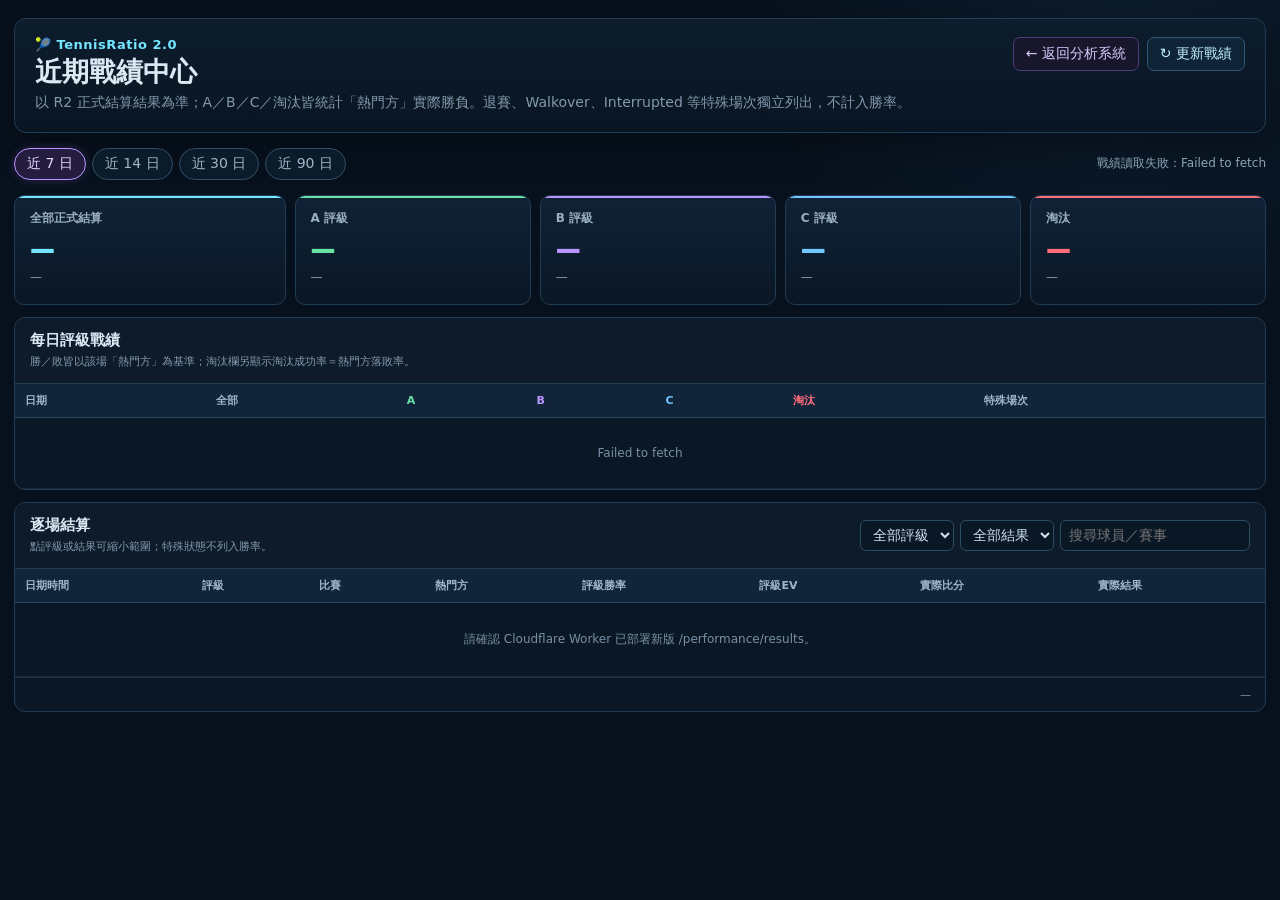
==== performance.html @ fcbc3069 "Add files via upload" ====
<!DOCTYPE html>
<html lang="zh-Hant">
<head>
  <meta charset="utf-8" />
  <meta name="viewport" content="width=device-width,initial-scale=1" />
  <link rel="icon" type="image/svg+xml" href="./favicon.svg?v=1" />
  <title>TennisRatio｜近期戰績</title>
  <link rel="stylesheet" href="./performance.css?v=performance-center-v1" />
</head>
<body>
  <main class="performance-page">
    <header class="performance-head">
      <div>
        <div class="performance-kicker">🎾 TennisRatio 2.0</div>
        <h1>近期戰績中心</h1>
        <p>以 R2 正式結算結果為準；A／B／C／淘汰皆統計「熱門方」實際勝負。退賽、Walkover、Interrupted 等特殊場次獨立列出，不計入勝率。</p>
      </div>
      <div class="head-actions">
        <a class="back-link" href="./index.html">← 返回分析系統</a>
        <button class="refresh-button" id="refresh-button" type="button">↻ 更新戰績</button>
      </div>
    </header>

    <section class="toolbar" aria-label="戰績範圍">
      <div class="range-tabs" role="group" aria-label="時間範圍">
        <button class="range-tab active" data-days="7" type="button">近 7 日</button>
        <button class="range-tab" data-days="14" type="button">近 14 日</button>
        <button class="range-tab" data-days="30" type="button">近 30 日</button>
        <button class="range-tab" data-days="90" type="button">近 90 日</button>
      </div>
      <div class="status-text" id="status-text">正在讀取 R2 正式結算資料……</div>
    </section>

    <section class="summary-grid" id="summary-grid" aria-label="評級總戰績">
      <article class="summary-card overall">
        <div class="summary-label">全部正式結算</div>
        <div class="summary-main" id="overall-record">—</div>
        <div class="summary-sub" id="overall-sub">—</div>
      </article>
      <article class="summary-card grade-a" data-grade-card="A">
        <div class="summary-label">A 評級</div>
        <div class="summary-main">—</div>
        <div class="summary-sub">—</div>
      </article>
      <article class="summary-card grade-b" data-grade-card="B">
        <div class="summary-label">B 評級</div>
        <div class="summary-main">—</div>
        <div class="summary-sub">—</div>
      </article>
      <article class="summary-card grade-c" data-grade-card="C">
        <div class="summary-label">C 評級</div>
        <div class="summary-main">—</div>
        <div class="summary-sub">—</div>
      </article>
      <article class="summary-card grade-x" data-grade-card="淘汰">
        <div class="summary-label">淘汰</div>
        <div class="summary-main">—</div>
        <div class="summary-sub">—</div>
      </article>
    </section>

    <section class="panel daily-panel">
      <div class="panel-head">
        <div>
          <h2>每日評級戰績</h2>
          <p>勝／敗皆以該場「熱門方」為基準；淘汰欄另顯示淘汰成功率＝熱門方落敗率。</p>
        </div>
      </div>
      <div class="table-wrap">
        <table class="daily-table">
          <thead>
            <tr>
              <th>日期</th>
              <th>全部</th>
              <th class="grade-a-text">A</th>
              <th class="grade-b-text">B</th>
              <th class="grade-c-text">C</th>
              <th class="grade-x-text">淘汰</th>
              <th>特殊場次</th>
            </tr>
          </thead>
          <tbody id="daily-body">
            <tr><td colspan="7" class="loading-cell">讀取中……</td></tr>
          </tbody>
        </table>
      </div>
    </section>

    <section class="panel detail-panel">
      <div class="panel-head detail-head">
        <div>
          <h2>逐場結算</h2>
          <p>點評級或結果可縮小範圍；特殊狀態不列入勝率。</p>
        </div>
        <div class="detail-filters">
          <select id="grade-filter" aria-label="評級篩選">
            <option value="全部">全部評級</option>
            <option value="A">A</option>
            <option value="B">B</option>
            <option value="C">C</option>
            <option value="淘汰">淘汰</option>
            <option value="未評級">未評級</option>
          </select>
          <select id="result-filter" aria-label="結果篩選">
            <option value="全部">全部結果</option>
            <option value="勝">熱門方勝</option>
            <option value="敗">熱門方敗</option>
            <option value="特殊">特殊場次</option>
          </select>
          <input id="search-input" type="search" placeholder="搜尋球員／賽事" aria-label="搜尋球員或賽事" />
        </div>
      </div>
      <div class="table-wrap detail-table-wrap">
        <table class="detail-table">
          <thead>
            <tr>
              <th>日期時間</th>
              <th>評級</th>
              <th>比賽</th>
              <th>熱門方</th>
              <th>評級勝率</th>
              <th>評級EV</th>
              <th>實際比分</th>
              <th>實際結果</th>
            </tr>
          </thead>
          <tbody id="detail-body">
            <tr><td colspan="8" class="loading-cell">讀取中……</td></tr>
          </tbody>
        </table>
      </div>
      <div class="detail-footer" id="detail-footer">—</div>
    </section>
  </main>
  <script src="./performance.js?v=performance-center-v1" defer></script>
</body>
</html>
---- performance.css ----
:root{
  color-scheme:dark;
  --bg:#07111d;
  --panel:#0c1928;
  --panel2:#0f2032;
  --line:#223c53;
  --text:#d9eaf5;
  --muted:#8299ad;
  --cyan:#74e6ff;
  --green:#68e2a5;
  --blue:#71c7ff;
  --yellow:#f2cc62;
  --violet:#b895ff;
  --red:#ff6c7a;
  --orange:#f5a85b;
}
*{box-sizing:border-box}
html,body{margin:0;min-height:100%;background:radial-gradient(circle at 88% 0,#18324a55 0,transparent 27%),var(--bg);color:var(--text);font-family:Inter,"Noto Sans TC","Microsoft JhengHei",system-ui,sans-serif}
body{font-size:14px}
button,input,select{font:inherit}
.performance-page{width:min(1680px,calc(100% - 28px));margin:0 auto;padding:18px 0 36px}
.performance-head{display:flex;justify-content:space-between;gap:20px;align-items:flex-start;border:1px solid var(--line);border-radius:12px;padding:18px 20px;background:linear-gradient(180deg,#0d1d2d,#091522);box-shadow:0 12px 34px #0005}
.performance-kicker{font-weight:900;color:var(--cyan);font-size:13px;letter-spacing:.04em}
h1{margin:4px 0 5px;font-size:27px;line-height:1.15}p{margin:0;color:var(--muted);line-height:1.55}
.head-actions{display:flex;gap:8px;flex-wrap:wrap;justify-content:flex-end}
.back-link,.refresh-button{height:34px;border:1px solid #4c3f77;border-radius:7px;background:#18162a;color:#d8ccff;text-decoration:none;padding:0 12px;display:inline-flex;align-items:center;justify-content:center;cursor:pointer}
.refresh-button{border-color:#315a74;background:#102438;color:#bdeeff}.back-link:hover,.refresh-button:hover{filter:brightness(1.2)}
.toolbar{display:flex;align-items:center;gap:12px;margin:12px 0;min-height:38px}
.range-tabs{display:flex;gap:6px;flex-wrap:wrap}.range-tab{height:32px;padding:0 12px;border:1px solid #304d65;border-radius:999px;background:#0c1b2a;color:#9fb5c7;cursor:pointer}.range-tab.active{border-color:var(--violet);background:#241d40;color:#e0d6ff;box-shadow:0 0 10px #a879ff33}
.status-text{margin-left:auto;color:#8ba4b8;font-size:12px;text-align:right}
.summary-grid{display:grid;grid-template-columns:1.15fr repeat(4,1fr);gap:9px;margin-bottom:12px}
.summary-card{position:relative;overflow:hidden;min-height:110px;border:1px solid var(--line);border-radius:10px;padding:14px 15px;background:linear-gradient(180deg,#102236,#0a1725)}
.summary-card::before{content:"";position:absolute;left:0;top:0;right:0;height:2px;background:var(--card-tone,#7293aa)}
.summary-card.overall{--card-tone:var(--cyan)}.summary-card.grade-a{--card-tone:var(--green)}.summary-card.grade-b{--card-tone:var(--violet)}.summary-card.grade-c{--card-tone:var(--blue)}.summary-card.grade-x{--card-tone:var(--red)}
.summary-label{font-size:12px;font-weight:900;color:#99afc1}.summary-main{margin-top:9px;font-size:24px;font-weight:1000;color:var(--card-tone,#e7f5ff)}.summary-sub{margin-top:5px;font-size:12px;color:#8ba0b2;line-height:1.45}
.panel{border:1px solid var(--line);border-radius:11px;background:#0a1725;overflow:hidden;margin-top:12px}.panel-head{display:flex;justify-content:space-between;align-items:flex-start;gap:12px;padding:13px 15px;border-bottom:1px solid var(--line);background:#0d1b2a}.panel-head h2{margin:0 0 3px;font-size:15px}.panel-head p{font-size:11px}
.table-wrap{overflow:auto}table{width:100%;border-collapse:collapse;white-space:nowrap}th{position:sticky;top:0;z-index:2;background:#11243a;color:#9fb7ca;font-size:11px;text-align:left;padding:9px 10px;border-bottom:1px solid #2b475f}td{padding:9px 10px;border-bottom:1px solid #182b3e;font-size:12px}tbody tr:hover{background:#102236}.loading-cell{text-align:center;color:#7990a4;padding:28px}
.grade-a-text{color:var(--green)}.grade-b-text{color:var(--violet)}.grade-c-text{color:var(--blue)}.grade-x-text{color:var(--red)}
.record{display:flex;align-items:baseline;gap:6px}.record strong{font-size:13px}.record small{color:#788fa2}.record.empty{color:#607487}.record .good{color:var(--green)}.record .bad{color:var(--red)}
.grade-pill,.result-pill{display:inline-flex;min-width:42px;height:22px;align-items:center;justify-content:center;border:1px solid #40586d;border-radius:999px;font-size:11px;font-weight:900}.grade-pill.A{color:var(--green);border-color:#25855a;background:#103024}.grade-pill.B{color:#d2bfff;border-color:#7658bd;background:#261d43}.grade-pill.C{color:var(--blue);border-color:#367eae;background:#102b3d}.grade-pill.淘汰{color:#ff9ba6;border-color:#8c3944;background:#36171d}.grade-pill.未評級{color:#a9b5c0;background:#1b2530}
.result-pill.win{color:var(--green);border-color:#27865c;background:#103026}.result-pill.loss{color:#ff9aa5;border-color:#8c3944;background:#36171d}.result-pill.special{color:var(--orange);border-color:#8a572b;background:#342317}
.detail-head{align-items:center}.detail-filters{display:flex;gap:6px;flex-wrap:wrap;justify-content:flex-end}.detail-filters select,.detail-filters input{height:31px;border:1px solid #2c4a62;border-radius:6px;background:#0a1725;color:#cfe3ef;padding:0 8px;outline:none}.detail-filters input{width:190px}.detail-filters :focus{border-color:var(--cyan);box-shadow:0 0 0 2px #72e6ff18}
.hot-player{color:#7be8ff;font-weight:900}.score{font-variant-numeric:tabular-nums}.metric{font-variant-numeric:tabular-nums;color:#f0cf67}.special-reason{color:#d8a76c;font-size:10px;margin-left:6px}.detail-footer{padding:10px 14px;color:#8399ac;font-size:11px;text-align:right;border-top:1px solid #1e3347}
@media(max-width:1050px){.summary-grid{grid-template-columns:repeat(2,1fr)}.summary-card.overall{grid-column:1/-1}.performance-head{flex-direction:column}.head-actions{justify-content:flex-start}.status-text{margin-left:0}.toolbar{align-items:flex-start;flex-direction:column}.detail-head{align-items:flex-start;flex-direction:column}.detail-filters{justify-content:flex-start}}
@media(max-width:620px){.performance-page{width:min(100% - 14px,1680px);padding-top:8px}.summary-grid{grid-template-columns:1fr}.summary-card.overall{grid-column:auto}.performance-head{padding:14px}.detail-filters input{width:100%}}
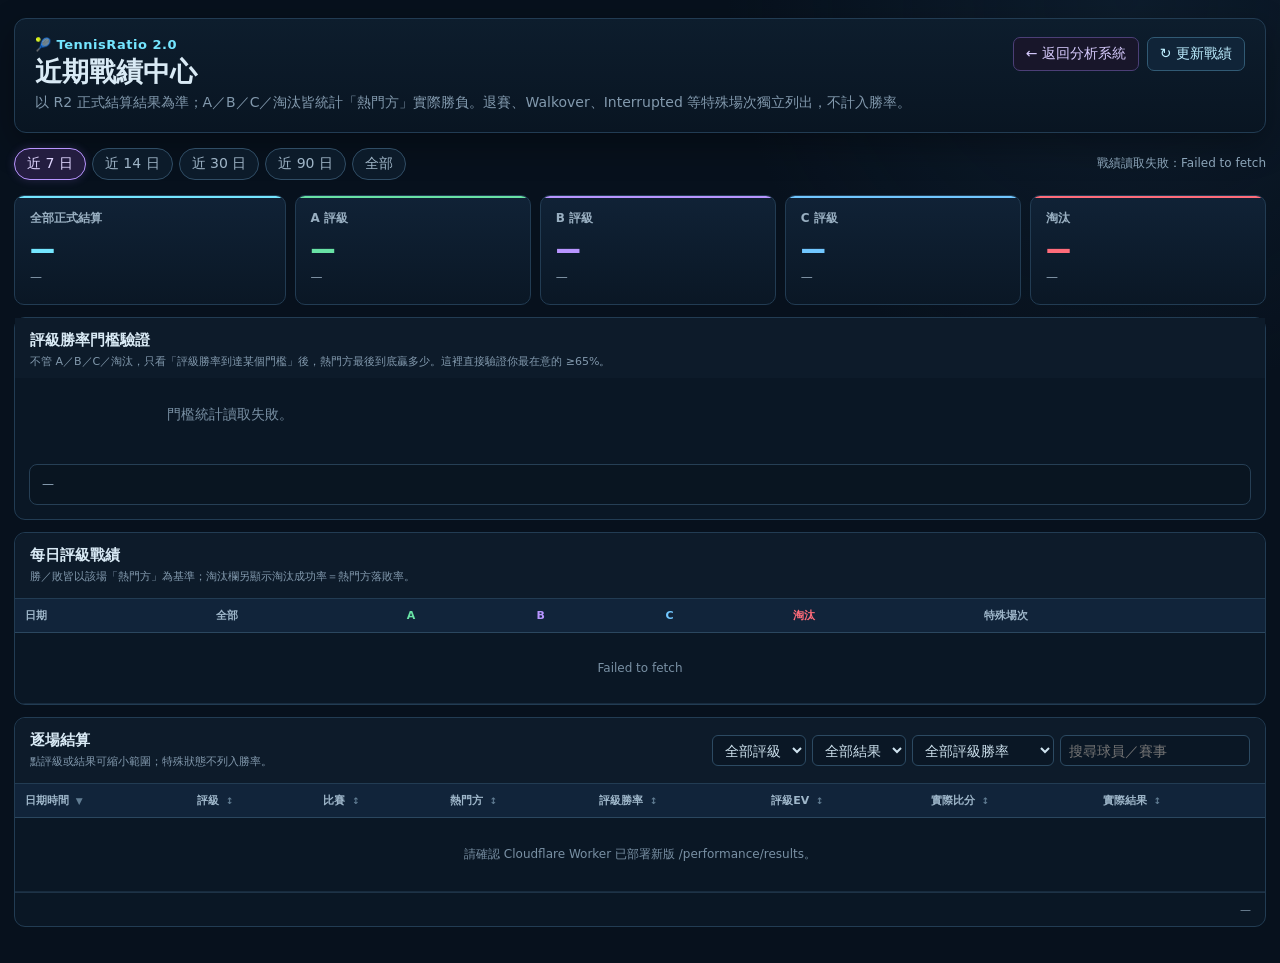
==== commit 3270e41b: "Add files via upload" ====
--- a/performance.html
+++ b/performance.html
@@ -5,7 +5,7 @@
   <meta name="viewport" content="width=device-width,initial-scale=1" />
   <link rel="icon" type="image/svg+xml" href="./favicon.svg?v=1" />
   <title>TennisRatio｜近期戰績</title>
-  <link rel="stylesheet" href="./performance.css?v=performance-center-v1" />
+  <link rel="stylesheet" href="./performance.css?v=performance-center-v2" />
 </head>
 <body>
   <main class="performance-page">
@@ -27,6 +27,7 @@
         <button class="range-tab" data-days="14" type="button">近 14 日</button>
         <button class="range-tab" data-days="30" type="button">近 30 日</button>
         <button class="range-tab" data-days="90" type="button">近 90 日</button>
+        <button class="range-tab" data-days="all" type="button">全部</button>
       </div>
       <div class="status-text" id="status-text">正在讀取 R2 正式結算資料……</div>
     </section>
@@ -59,6 +60,20 @@
       </article>
     </section>
 
+
+    <section class="panel threshold-panel" aria-label="評級勝率門檻驗證">
+      <div class="panel-head threshold-head">
+        <div>
+          <h2>評級勝率門檻驗證</h2>
+          <p>不管 A／B／C／淘汰，只看「評級勝率到達某個門檻」後，熱門方最後到底贏多少。這裡直接驗證你最在意的 ≥65%。</p>
+        </div>
+      </div>
+      <div class="threshold-cards" id="probability-threshold-cards">
+        <div class="loading-cell">讀取中……</div>
+      </div>
+      <div class="threshold-breakdown" id="threshold-65-breakdown">—</div>
+    </section>
+
     <section class="panel daily-panel">
       <div class="panel-head">
         <div>
@@ -86,7 +101,7 @@
       </div>
     </section>
 
-    <section class="panel detail-panel">
+    <section class="panel detail-panel" id="detail-section">
       <div class="panel-head detail-head">
         <div>
           <h2>逐場結算</h2>
@@ -107,6 +122,12 @@
             <option value="敗">熱門方敗</option>
             <option value="特殊">特殊場次</option>
           </select>
+          <select id="probability-filter" aria-label="評級勝率門檻篩選">
+            <option value="全部">全部評級勝率</option>
+            <option value="0.60">評級勝率 ≥60%</option>
+            <option value="0.65">評級勝率 ≥65%</option>
+            <option value="0.70">評級勝率 ≥70%</option>
+          </select>
           <input id="search-input" type="search" placeholder="搜尋球員／賽事" aria-label="搜尋球員或賽事" />
         </div>
       </div>
@@ -114,14 +135,14 @@
         <table class="detail-table">
           <thead>
             <tr>
-              <th>日期時間</th>
-              <th>評級</th>
-              <th>比賽</th>
-              <th>熱門方</th>
-              <th>評級勝率</th>
-              <th>評級EV</th>
-              <th>實際比分</th>
-              <th>實際結果</th>
+              <th data-sort-key="date_time_taipei" role="button" tabindex="0">日期時間 <span class="sort-indicator">▼</span></th>
+              <th data-sort-key="rating" role="button" tabindex="0">評級 <span class="sort-indicator">↕</span></th>
+              <th data-sort-key="match" role="button" tabindex="0">比賽 <span class="sort-indicator">↕</span></th>
+              <th data-sort-key="hot_player" role="button" tabindex="0">熱門方 <span class="sort-indicator">↕</span></th>
+              <th data-sort-key="rating_probability" role="button" tabindex="0">評級勝率 <span class="sort-indicator">↕</span></th>
+              <th data-sort-key="rating_ev" role="button" tabindex="0">評級EV <span class="sort-indicator">↕</span></th>
+              <th data-sort-key="score" role="button" tabindex="0">實際比分 <span class="sort-indicator">↕</span></th>
+              <th data-sort-key="result" role="button" tabindex="0">實際結果 <span class="sort-indicator">↕</span></th>
             </tr>
           </thead>
           <tbody id="detail-body">
@@ -132,6 +153,6 @@
       <div class="detail-footer" id="detail-footer">—</div>
     </section>
   </main>
-  <script src="./performance.js?v=performance-center-v1" defer></script>
+  <script src="./performance.js?v=performance-center-v2" defer></script>
 </body>
 </html>
--- a/performance.css
+++ b/performance.css
@@ -43,3 +43,25 @@
 .hot-player{color:#7be8ff;font-weight:900}.score{font-variant-numeric:tabular-nums}.metric{font-variant-numeric:tabular-nums;color:#f0cf67}.special-reason{color:#d8a76c;font-size:10px;margin-left:6px}.detail-footer{padding:10px 14px;color:#8399ac;font-size:11px;text-align:right;border-top:1px solid #1e3347}
 @media(max-width:1050px){.summary-grid{grid-template-columns:repeat(2,1fr)}.summary-card.overall{grid-column:1/-1}.performance-head{flex-direction:column}.head-actions{justify-content:flex-start}.status-text{margin-left:0}.toolbar{align-items:flex-start;flex-direction:column}.detail-head{align-items:flex-start;flex-direction:column}.detail-filters{justify-content:flex-start}}
 @media(max-width:620px){.performance-page{width:min(100% - 14px,1680px);padding-top:8px}.summary-grid{grid-template-columns:1fr}.summary-card.overall{grid-column:auto}.performance-head{padding:14px}.detail-filters input{width:100%}}
+
+/* v2｜評級勝率門檻研究 + 可排序逐場表格 */
+.threshold-panel{overflow:visible}
+.threshold-head{border-bottom:0;padding-bottom:8px}
+.threshold-cards{display:grid;grid-template-columns:repeat(3,minmax(0,1fr));gap:8px;padding:0 14px 12px}
+.threshold-card{appearance:none;text-align:left;border:1px solid #2c485f;border-radius:9px;background:linear-gradient(180deg,#102238,#0a1826);color:var(--text);padding:12px 13px;cursor:pointer;min-height:86px;transition:.16s ease}
+.threshold-card:hover{transform:translateY(-1px);border-color:#4c7895;filter:brightness(1.06)}
+.threshold-card.focus{border-color:#d0ad46;box-shadow:inset 0 0 0 1px #d0ad4633,0 0 18px #d0ad4618;background:linear-gradient(180deg,#2a2619,#101b27)}
+.threshold-label{display:block;color:#91aabd;font-size:11px;font-weight:900;letter-spacing:.02em}
+.threshold-card.focus .threshold-label{color:#f2cc62}
+.threshold-card strong{display:block;margin-top:7px;font-size:20px;color:#e6f5fd}
+.threshold-card small{display:block;margin-top:3px;color:#839bae;font-size:11px}
+.threshold-breakdown{margin:0 14px 14px;padding:10px 12px;border:1px solid #263f55;border-radius:8px;background:#091521;color:#93aabd;font-size:12px;line-height:1.6}
+.threshold-breakdown>b{color:#d8e9f4}.threshold-breakdown em{font-style:normal;color:#f2cc62;font-weight:1000}
+.threshold-grade-breakdown{display:block;margin-top:3px;color:#7f98ab}.threshold-grade-breakdown b{color:#cfe5f2}
+.detail-table th[data-sort-key]{cursor:pointer;user-select:none;transition:.14s ease}
+.detail-table th[data-sort-key]:hover{background:#17304a;color:#d8ebf6}
+.detail-table th.sort-active{color:#f2cc62;background:#152a40}
+.sort-indicator{display:inline-block;min-width:12px;margin-left:3px;color:#617d93;font-size:9px}
+.detail-table th.sort-active .sort-indicator{color:#f2cc62}
+.metric.threshold-hit{color:#ffe183;font-weight:1000;text-shadow:0 0 12px #f0c13b2d}
+@media(max-width:820px){.threshold-cards{grid-template-columns:1fr}.threshold-card{min-height:74px}}
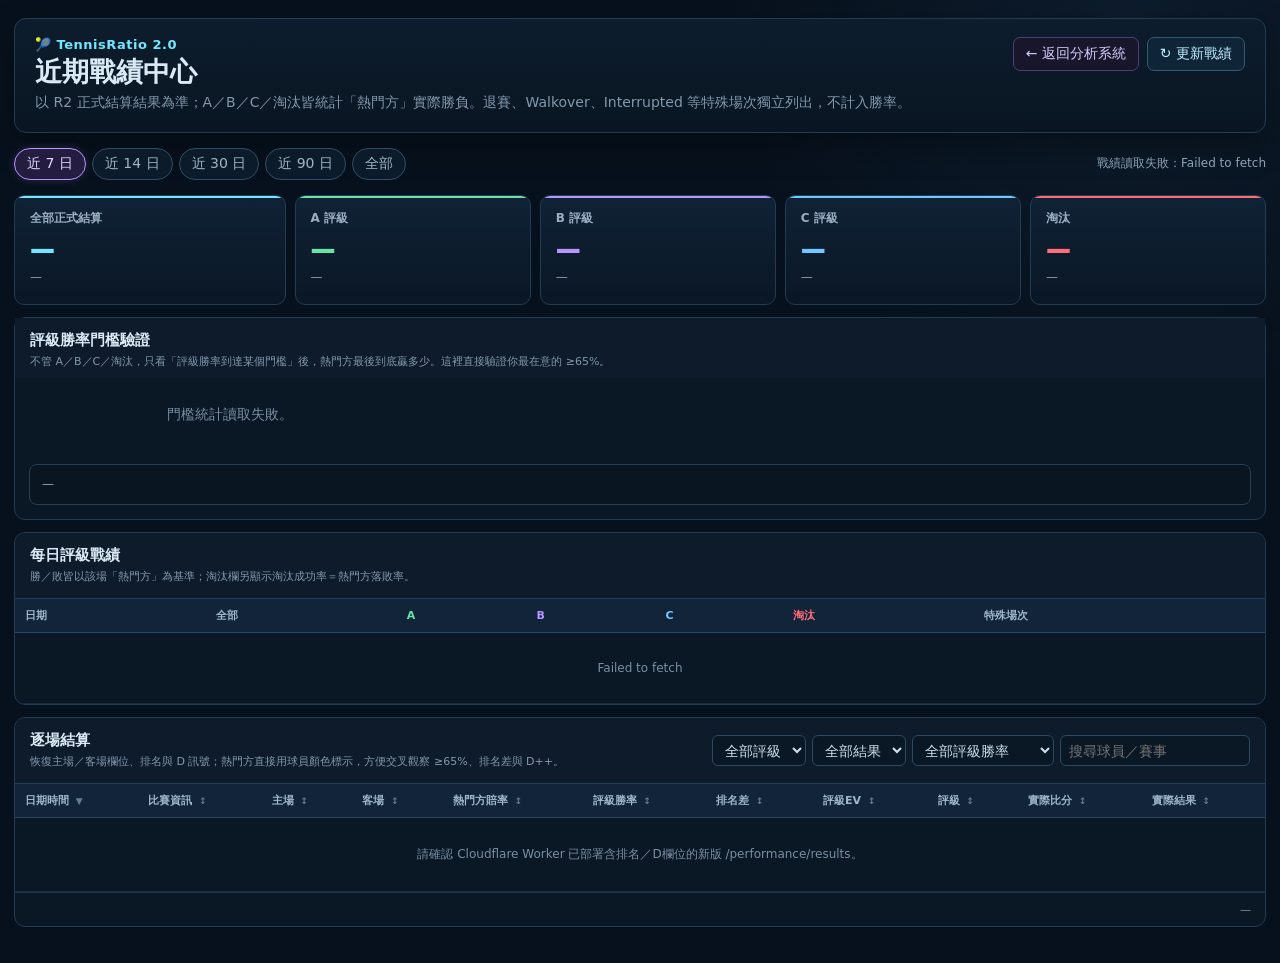
==== commit 3dad762c: "Add files via upload" ====
--- a/performance.html
+++ b/performance.html
@@ -5,7 +5,7 @@
   <meta name="viewport" content="width=device-width,initial-scale=1" />
   <link rel="icon" type="image/svg+xml" href="./favicon.svg?v=1" />
   <title>TennisRatio｜近期戰績</title>
-  <link rel="stylesheet" href="./performance.css?v=performance-center-v2" />
+  <link rel="stylesheet" href="./performance.css?v=performance-center-v3" />
 </head>
 <body>
   <main class="performance-page">
@@ -60,7 +60,6 @@
       </article>
     </section>
 
-
     <section class="panel threshold-panel" aria-label="評級勝率門檻驗證">
       <div class="panel-head threshold-head">
         <div>
@@ -105,7 +104,7 @@
       <div class="panel-head detail-head">
         <div>
           <h2>逐場結算</h2>
-          <p>點評級或結果可縮小範圍；特殊狀態不列入勝率。</p>
+          <p>恢復主場／客場欄位、排名與 D 訊號；熱門方直接用球員顏色標示，方便交叉觀察 ≥65%、排名差與 D++。</p>
         </div>
         <div class="detail-filters">
           <select id="grade-filter" aria-label="評級篩選">
@@ -132,27 +131,30 @@
         </div>
       </div>
       <div class="table-wrap detail-table-wrap">
-        <table class="detail-table">
+        <table class="detail-table detail-table-v3">
           <thead>
             <tr>
               <th data-sort-key="date_time_taipei" role="button" tabindex="0">日期時間 <span class="sort-indicator">▼</span></th>
+              <th data-sort-key="league_compact" role="button" tabindex="0">比賽資訊 <span class="sort-indicator">↕</span></th>
+              <th data-sort-key="home" role="button" tabindex="0">主場 <span class="sort-indicator">↕</span></th>
+              <th data-sort-key="away" role="button" tabindex="0">客場 <span class="sort-indicator">↕</span></th>
+              <th data-sort-key="hot_odds" role="button" tabindex="0">熱門方賠率 <span class="sort-indicator">↕</span></th>
+              <th data-sort-key="rating_probability" role="button" tabindex="0">評級勝率 <span class="sort-indicator">↕</span></th>
+              <th data-sort-key="rank_gap_abs" role="button" tabindex="0">排名差 <span class="sort-indicator">↕</span></th>
+              <th data-sort-key="rating_ev" role="button" tabindex="0">評級EV <span class="sort-indicator">↕</span></th>
               <th data-sort-key="rating" role="button" tabindex="0">評級 <span class="sort-indicator">↕</span></th>
-              <th data-sort-key="match" role="button" tabindex="0">比賽 <span class="sort-indicator">↕</span></th>
-              <th data-sort-key="hot_player" role="button" tabindex="0">熱門方 <span class="sort-indicator">↕</span></th>
-              <th data-sort-key="rating_probability" role="button" tabindex="0">評級勝率 <span class="sort-indicator">↕</span></th>
-              <th data-sort-key="rating_ev" role="button" tabindex="0">評級EV <span class="sort-indicator">↕</span></th>
               <th data-sort-key="score" role="button" tabindex="0">實際比分 <span class="sort-indicator">↕</span></th>
               <th data-sort-key="result" role="button" tabindex="0">實際結果 <span class="sort-indicator">↕</span></th>
             </tr>
           </thead>
           <tbody id="detail-body">
-            <tr><td colspan="8" class="loading-cell">讀取中……</td></tr>
+            <tr><td colspan="11" class="loading-cell">讀取中……</td></tr>
           </tbody>
         </table>
       </div>
       <div class="detail-footer" id="detail-footer">—</div>
     </section>
   </main>
-  <script src="./performance.js?v=performance-center-v2" defer></script>
+  <script src="./performance.js?v=performance-center-v3" defer></script>
 </body>
 </html>
--- a/performance.css
+++ b/performance.css
@@ -65,3 +65,37 @@
 .detail-table th.sort-active .sort-indicator{color:#f2cc62}
 .metric.threshold-hit{color:#ffe183;font-weight:1000;text-shadow:0 0 12px #f0c13b2d}
 @media(max-width:820px){.threshold-cards{grid-template-columns:1fr}.threshold-card{min-height:74px}}
+
+/* v3｜恢復主客場欄位、排名與 D 訊號 */
+.detail-table-v3 td{vertical-align:middle}
+.match-info-cell{display:flex;align-items:center;gap:6px;flex-wrap:wrap}
+.item-chip,.meta-badge{display:inline-flex;align-items:center;justify-content:center;height:21px;padding:0 8px;border-radius:999px;border:1px solid #314c63;background:#0d1e2f;color:#a8bfd1;font-size:10px;font-weight:900;letter-spacing:.02em}
+.item-chip{color:#d7c58d;border-color:#5a5136;background:#272311}
+.meta-badge.level{color:#d7e9f4}
+.meta-badge.round{color:#b9d8ee}
+.player-cell{display:flex;align-items:center;gap:8px;min-width:0}
+.player-name{font-weight:800;color:#dceef8;overflow:hidden;text-overflow:ellipsis;white-space:nowrap}
+.player-cell.hot-player .player-name{color:#74e6ff;text-shadow:0 0 10px #72e6ff22}
+.rank-pill{display:inline-flex;align-items:center;justify-content:center;min-width:42px;height:21px;padding:0 8px;border-radius:999px;border:1px solid #41586b;background:#132335;color:#eef8ff;font-size:10px;font-weight:900;flex:0 0 auto}
+.rank-pill.better{box-shadow:0 0 14px #89fff624}
+.rank-pill.missing{color:#7c90a2;background:#131d28;border-color:#33414f}
+.rank-gap-text{font-weight:900;font-size:12px}
+.rank-gap-text.good{color:#68e2a5}
+.rank-gap-text.bad{color:#ff8e97}
+.rank-gap-text.neutral{color:#b8c8d5}
+.rank-gap-text.missing{color:#71879a}
+.rating-d-wrap{display:flex;align-items:center;gap:6px;flex-wrap:wrap}
+.d-pill{display:inline-flex;min-width:44px;height:22px;align-items:center;justify-content:center;border:1px solid #41586d;border-radius:999px;font-size:11px;font-weight:1000;padding:0 9px}
+.d-pill.hot-strong{color:#66f1af;border-color:#2b8d60;background:#0f3324}
+.d-pill.hot{color:#9de8c2;border-color:#337b59;background:#112c22}
+.d-pill.cold{color:#ffb4bd;border-color:#7c4450;background:#321b20}
+.d-pill.cold-strong{color:#ff8795;border-color:#914251;background:#3b171f}
+.d-pill.neutral{color:#d7c58d;border-color:#776b3b;background:#2c2715}
+.detail-table-v3 .metric{font-weight:800}
+.detail-table-v3 .score{font-weight:800}
+.detail-table-v3 td:nth-child(2){min-width:150px}
+.detail-table-v3 td:nth-child(3),.detail-table-v3 td:nth-child(4){min-width:210px}
+@media(max-width:980px){
+  .player-cell{min-width:180px}
+  .detail-table-v3 td:nth-child(3),.detail-table-v3 td:nth-child(4){min-width:180px}
+}
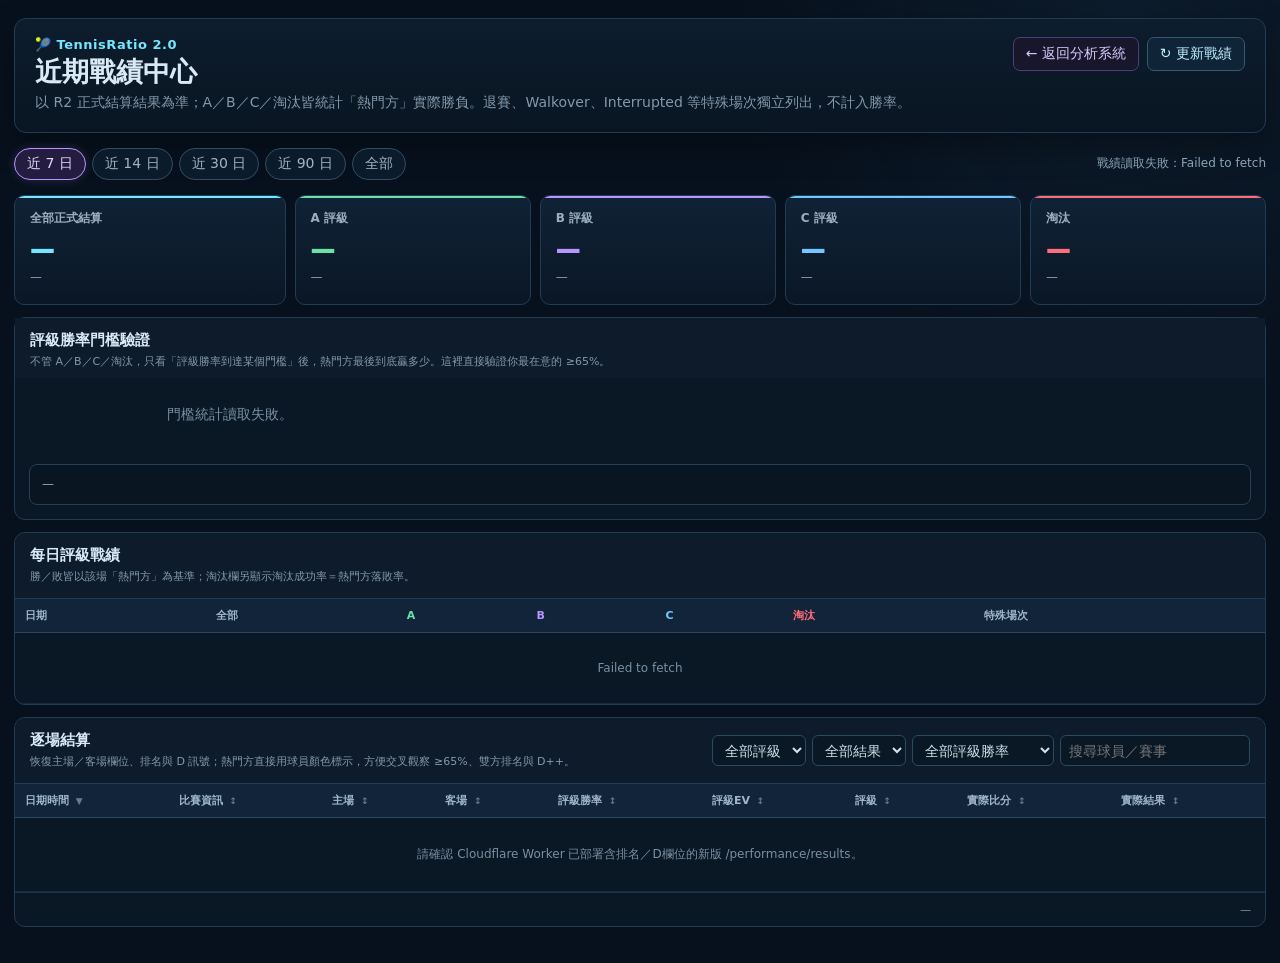
==== commit d45495fc: "Add files via upload" ====
--- a/performance.html
+++ b/performance.html
@@ -5,7 +5,7 @@
   <meta name="viewport" content="width=device-width,initial-scale=1" />
   <link rel="icon" type="image/svg+xml" href="./favicon.svg?v=1" />
   <title>TennisRatio｜近期戰績</title>
-  <link rel="stylesheet" href="./performance.css?v=performance-center-v3" />
+  <link rel="stylesheet" href="./performance.css?v=performance-center-v4" />
 </head>
 <body>
   <main class="performance-page">
@@ -104,7 +104,7 @@
       <div class="panel-head detail-head">
         <div>
           <h2>逐場結算</h2>
-          <p>恢復主場／客場欄位、排名與 D 訊號；熱門方直接用球員顏色標示，方便交叉觀察 ≥65%、排名差與 D++。</p>
+          <p>恢復主場／客場欄位、排名與 D 訊號；熱門方直接用球員顏色標示，方便交叉觀察 ≥65%、雙方排名與 D++。</p>
         </div>
         <div class="detail-filters">
           <select id="grade-filter" aria-label="評級篩選">
@@ -138,9 +138,7 @@
               <th data-sort-key="league_compact" role="button" tabindex="0">比賽資訊 <span class="sort-indicator">↕</span></th>
               <th data-sort-key="home" role="button" tabindex="0">主場 <span class="sort-indicator">↕</span></th>
               <th data-sort-key="away" role="button" tabindex="0">客場 <span class="sort-indicator">↕</span></th>
-              <th data-sort-key="hot_odds" role="button" tabindex="0">熱門方賠率 <span class="sort-indicator">↕</span></th>
               <th data-sort-key="rating_probability" role="button" tabindex="0">評級勝率 <span class="sort-indicator">↕</span></th>
-              <th data-sort-key="rank_gap_abs" role="button" tabindex="0">排名差 <span class="sort-indicator">↕</span></th>
               <th data-sort-key="rating_ev" role="button" tabindex="0">評級EV <span class="sort-indicator">↕</span></th>
               <th data-sort-key="rating" role="button" tabindex="0">評級 <span class="sort-indicator">↕</span></th>
               <th data-sort-key="score" role="button" tabindex="0">實際比分 <span class="sort-indicator">↕</span></th>
@@ -148,13 +146,13 @@
             </tr>
           </thead>
           <tbody id="detail-body">
-            <tr><td colspan="11" class="loading-cell">讀取中……</td></tr>
+            <tr><td colspan="9" class="loading-cell">讀取中……</td></tr>
           </tbody>
         </table>
       </div>
       <div class="detail-footer" id="detail-footer">—</div>
     </section>
   </main>
-  <script src="./performance.js?v=performance-center-v3" defer></script>
+  <script src="./performance.js?v=performance-center-v4" defer></script>
 </body>
 </html>
--- a/performance.css
+++ b/performance.css
@@ -99,3 +99,71 @@
   .player-cell{min-width:180px}
   .detail-table-v3 td:nth-child(3),.detail-table-v3 td:nth-child(4){min-width:180px}
 }
+
+/* v4｜移除項次／熱門方賠率／排名差；排名卡牌色回歸主頁；評級+D固定同行 */
+.rank-pill{
+  position:relative;
+  min-width:37px;
+  height:20px;
+  padding:0 6px;
+  border-radius:999px;
+  font-size:10px;
+  font-weight:900;
+  margin-left:0;
+}
+.rank-pill.rarity-ssr{
+  color:#ffe66d;
+  border-color:#d6a900;
+  background:#332708;
+  box-shadow:inset 0 1px 0 #fff3a444,0 0 7px #d6a90055;
+  text-shadow:0 0 5px #ffd84d88;
+}
+.rank-pill.rarity-sr{
+  color:#d8b4fe;
+  border-color:#8b5cf6;
+  background:#28193d;
+  box-shadow:inset 0 1px 0 #efd9ff44,0 0 7px #8b5cf666;
+  text-shadow:0 0 5px #c79aff88;
+}
+.rank-pill.rarity-r{
+  color:#dcf7ff;
+  border-color:#2f9cff;
+  background:linear-gradient(180deg,#105b91 0%,#082f66 52%,#071f49 100%);
+  box-shadow:inset 0 1px 0 #b8efff66,inset 0 -1px 0 #001a3d,0 0 7px #238cff78;
+  text-shadow:0 0 5px #86ddff;
+}
+.rank-pill.rarity-n{
+  color:#d8ffec;
+  border-color:#32d990;
+  background:linear-gradient(180deg,#176b4c 0%,#0b4434 52%,#082d25 100%);
+  box-shadow:inset 0 1px 0 #c7ffe366,inset 0 -1px 0 #04241b,0 0 7px #2bd98a70;
+  text-shadow:0 0 5px #84ffc3;
+}
+.rank-pill.rarity-c,.rank-pill.missing{
+  color:#eef2f7;
+  border-color:#657586;
+  background:linear-gradient(180deg,#2c3743 0%,#1c2631 55%,#141c25 100%);
+  box-shadow:inset 0 1px 0 #ffffff2d,inset 0 -1px 0 #0a1017;
+  text-shadow:none;
+}
+.rank-pill.better-ranked::after{
+  content:"";
+  position:absolute;
+  right:-3px;
+  top:-3px;
+  width:6px;
+  height:6px;
+  border:1px solid #baf4ff;
+  border-radius:50%;
+  background:#fff;
+  box-shadow:0 0 4px 2px #fff9,0 0 9px 3px #55dfffaa;
+}
+.rating-d-wrap{
+  display:inline-flex;
+  align-items:center;
+  gap:6px;
+  flex-wrap:nowrap;
+  white-space:nowrap;
+  min-width:100px;
+}
+.detail-table-v3 td:nth-child(7){min-width:116px}
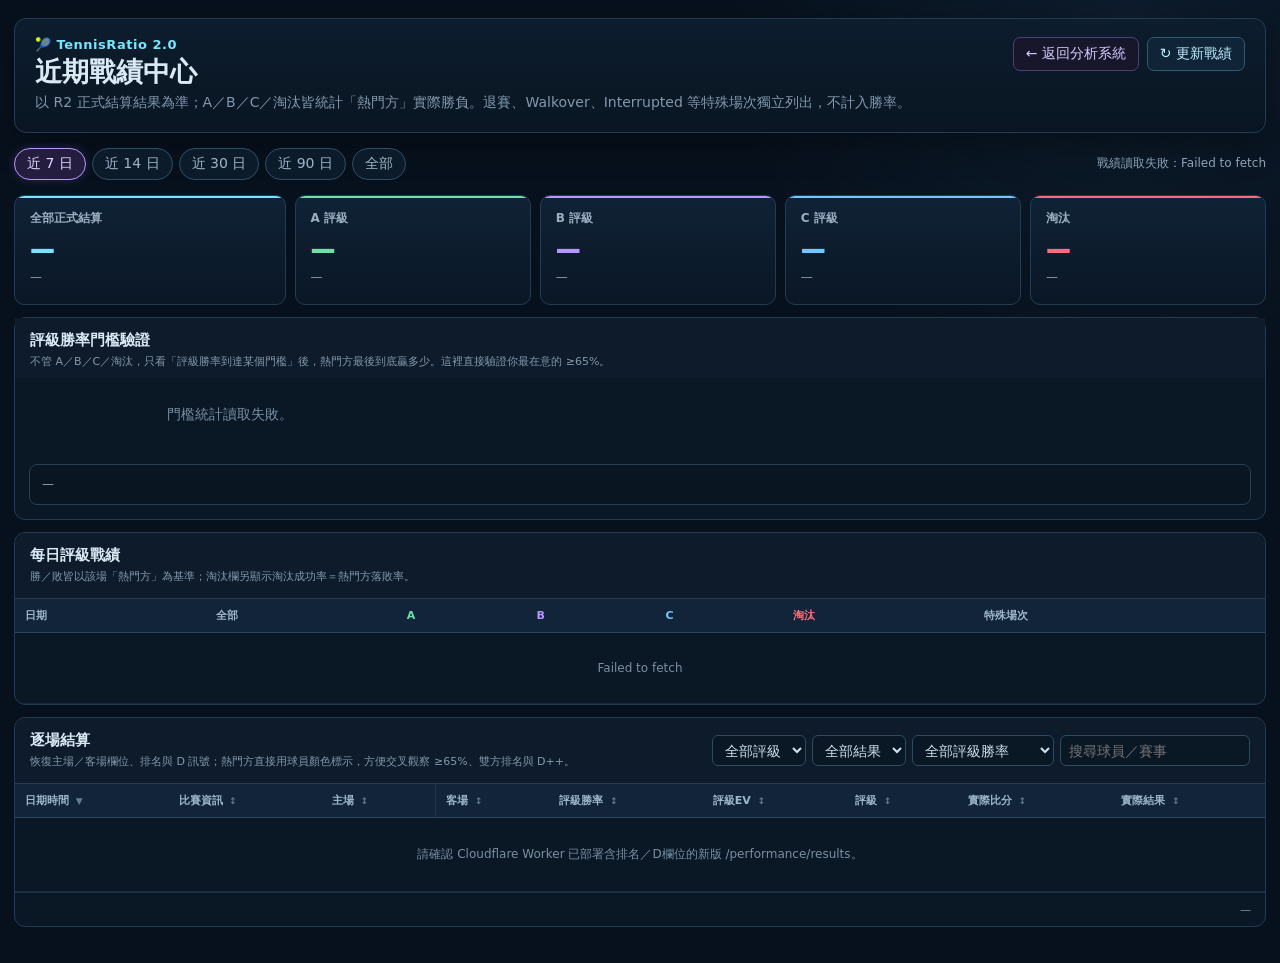
==== commit d9d1a4fa: "Add files via upload" ====
--- a/performance.html
+++ b/performance.html
@@ -5,7 +5,7 @@
   <meta name="viewport" content="width=device-width,initial-scale=1" />
   <link rel="icon" type="image/svg+xml" href="./favicon.svg?v=1" />
   <title>TennisRatio｜近期戰績</title>
-  <link rel="stylesheet" href="./performance.css?v=performance-center-v4" />
+  <link rel="stylesheet" href="./performance.css?v=performance-center-v5" />
 </head>
 <body>
   <main class="performance-page">
@@ -153,6 +153,6 @@
       <div class="detail-footer" id="detail-footer">—</div>
     </section>
   </main>
-  <script src="./performance.js?v=performance-center-v4" defer></script>
+  <script src="./performance.js?v=performance-center-v5" defer></script>
 </body>
 </html>
--- a/performance.css
+++ b/performance.css
@@ -167,3 +167,41 @@
   min-width:100px;
 }
 .detail-table-v3 td:nth-child(7){min-width:116px}
+
+/* v5｜主頁式主客場：球員靠左、排名貼欄位右側；主客場中央暗垂直分隔線 */
+.detail-table-v3 th:nth-child(3),
+.detail-table-v3 td:nth-child(3){
+  border-right:1px solid rgba(72,101,125,.36);
+}
+.detail-table-v3 th:nth-child(3){
+  box-shadow:1px 0 0 rgba(4,12,20,.34);
+}
+.detail-table-v3 td:nth-child(3){
+  box-shadow:inset -1px 0 0 rgba(3,11,18,.24);
+}
+.detail-table-v3 td:nth-child(3),
+.detail-table-v3 td:nth-child(4){
+  min-width:230px;
+}
+.detail-table-v3 .player-cell{
+  display:grid;
+  grid-template-columns:minmax(0,1fr) auto;
+  align-items:center;
+  gap:10px;
+  width:100%;
+  min-width:0;
+}
+.detail-table-v3 .player-name{
+  min-width:0;
+  overflow:hidden;
+  text-overflow:ellipsis;
+  white-space:nowrap;
+}
+.detail-table-v3 .rank-pill{
+  margin-left:auto;
+  justify-self:end;
+}
+@media(max-width:980px){
+  .detail-table-v3 td:nth-child(3),
+  .detail-table-v3 td:nth-child(4){min-width:205px}
+}
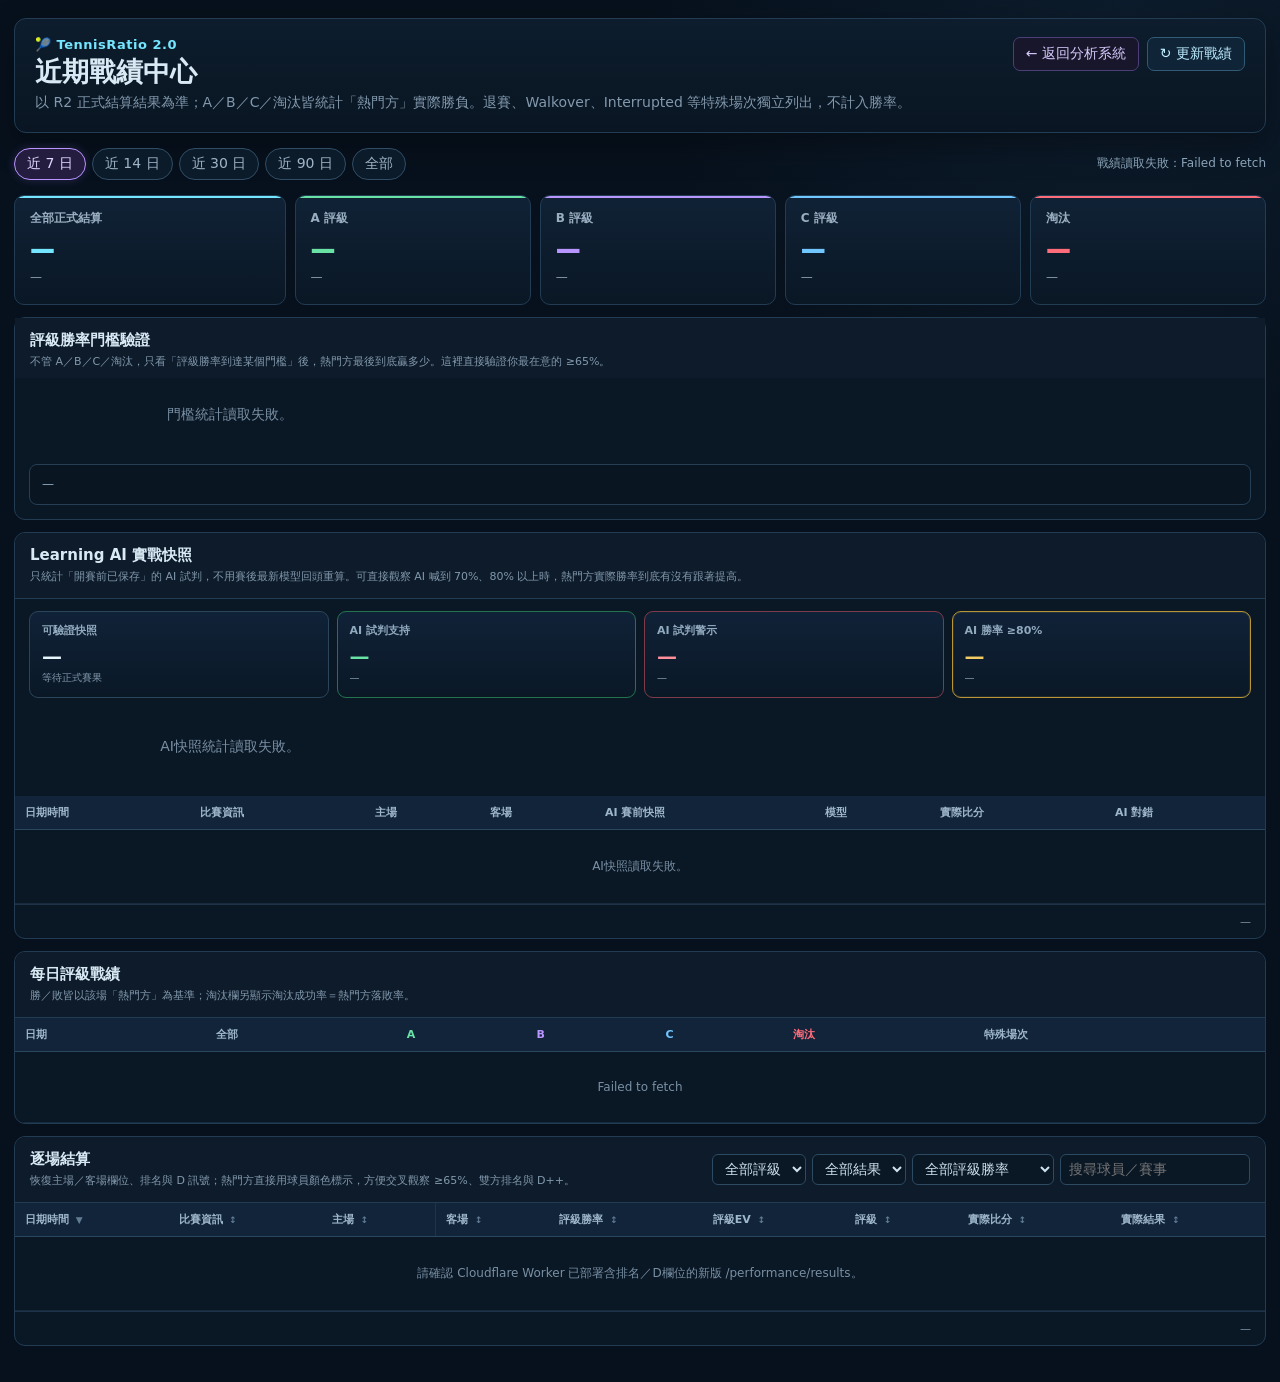
==== commit a9c3c500: "Add files via upload" ====
--- a/performance.html
+++ b/performance.html
@@ -5,7 +5,7 @@
   <meta name="viewport" content="width=device-width,initial-scale=1" />
   <link rel="icon" type="image/svg+xml" href="./favicon.svg?v=1" />
   <title>TennisRatio｜近期戰績</title>
-  <link rel="stylesheet" href="./performance.css?v=performance-center-v5" />
+  <link rel="stylesheet" href="./performance.css?v=performance-center-v6" />
 </head>
 <body>
   <main class="performance-page">
@@ -71,6 +71,63 @@
         <div class="loading-cell">讀取中……</div>
       </div>
       <div class="threshold-breakdown" id="threshold-65-breakdown">—</div>
+    </section>
+
+    <section class="panel ai-validation-panel" aria-label="Learning AI 實戰快照">
+      <div class="panel-head ai-validation-head">
+        <div>
+          <h2>Learning AI 實戰快照</h2>
+          <p>只統計「開賽前已保存」的 AI 試判，不用賽後最新模型回頭重算。可直接觀察 AI 喊到 70%、80% 以上時，熱門方實際勝率到底有沒有跟著提高。</p>
+        </div>
+      </div>
+
+      <div class="ai-summary-grid">
+        <article class="ai-summary-card">
+          <span>可驗證快照</span>
+          <strong id="ai-snapshot-count">—</strong>
+          <small id="ai-snapshot-sub">等待正式賽果</small>
+        </article>
+        <article class="ai-summary-card ai-support-card">
+          <span>AI 試判支持</span>
+          <strong id="ai-support-record">—</strong>
+          <small id="ai-support-sub">—</small>
+        </article>
+        <article class="ai-summary-card ai-warning-card">
+          <span>AI 試判警示</span>
+          <strong id="ai-warning-record">—</strong>
+          <small id="ai-warning-sub">—</small>
+        </article>
+        <article class="ai-summary-card ai-80-card">
+          <span>AI 勝率 ≥80%</span>
+          <strong id="ai-80-record">—</strong>
+          <small id="ai-80-sub">—</small>
+        </article>
+      </div>
+
+      <div class="ai-threshold-cards" id="ai-threshold-cards">
+        <div class="loading-cell">讀取中……</div>
+      </div>
+
+      <div class="table-wrap ai-snapshot-table-wrap">
+        <table class="ai-snapshot-table">
+          <thead>
+            <tr>
+              <th>日期時間</th>
+              <th>比賽資訊</th>
+              <th>主場</th>
+              <th>客場</th>
+              <th>AI 賽前快照</th>
+              <th>模型</th>
+              <th>實際比分</th>
+              <th>AI 對錯</th>
+            </tr>
+          </thead>
+          <tbody id="ai-snapshot-body">
+            <tr><td colspan="8" class="loading-cell">讀取中……</td></tr>
+          </tbody>
+        </table>
+      </div>
+      <div class="detail-footer" id="ai-snapshot-footer">—</div>
     </section>
 
     <section class="panel daily-panel">
@@ -153,6 +210,6 @@
       <div class="detail-footer" id="detail-footer">—</div>
     </section>
   </main>
-  <script src="./performance.js?v=performance-center-v5" defer></script>
+  <script src="./performance.js?v=performance-center-v6" defer></script>
 </body>
 </html>
--- a/performance.css
+++ b/performance.css
@@ -205,3 +205,41 @@
   .detail-table-v3 td:nth-child(3),
   .detail-table-v3 td:nth-child(4){min-width:205px}
 }
+
+
+/* v6｜Learning AI 前向實戰快照 */
+.ai-validation-panel{overflow:hidden}
+.ai-validation-head{border-bottom:1px solid var(--line)}
+.ai-summary-grid{display:grid;grid-template-columns:repeat(4,minmax(0,1fr));gap:8px;padding:12px 14px 8px}
+.ai-summary-card{min-height:84px;border:1px solid #2a455b;border-radius:9px;background:linear-gradient(180deg,#102238,#0a1826);padding:11px 12px}
+.ai-summary-card span{display:block;color:#91aabd;font-size:11px;font-weight:900}
+.ai-summary-card strong{display:block;margin-top:6px;font-size:20px;color:#e7f5fd}
+.ai-summary-card small{display:block;margin-top:3px;color:#8299ad;font-size:10px;line-height:1.45}
+.ai-support-card{border-color:#24734f}.ai-support-card strong{color:#68e2a5}
+.ai-warning-card{border-color:#7f3b49}.ai-warning-card strong{color:#ff8f9b}
+.ai-80-card{border-color:#b99535;box-shadow:inset 0 0 0 1px #f2cc6218}.ai-80-card strong{color:#f2cc62}
+.ai-threshold-cards{display:grid;grid-template-columns:repeat(3,minmax(0,1fr));gap:8px;padding:4px 14px 12px}
+.ai-threshold-card{border:1px solid #2b485f;border-radius:9px;background:#0b1928;padding:10px 12px}
+.ai-threshold-card.focus{border-color:#d0ad46;background:linear-gradient(180deg,#282318,#0b1928);box-shadow:0 0 16px #d0ad4616}
+.ai-threshold-card span{display:block;color:#91aabd;font-size:11px;font-weight:900}.ai-threshold-card.focus span{color:#f2cc62}
+.ai-threshold-card strong{display:block;margin-top:5px;font-size:18px;color:#e6f5fd}
+.ai-threshold-card small{display:block;margin-top:2px;color:#8299ad;font-size:10px}
+.ai-snapshot-table th,.ai-snapshot-table td{vertical-align:middle}
+.ai-snapshot-table td:nth-child(3),.ai-snapshot-table td:nth-child(4){min-width:215px}
+.ai-prediction-pill{display:inline-flex;min-width:120px;height:25px;align-items:center;justify-content:center;border-radius:999px;border:1px solid #53677a;font-size:11px;font-weight:1000;padding:0 10px}
+.ai-prediction-pill.support{color:#74efae;border-color:#25885b;background:#0f3324}
+.ai-prediction-pill.warning{color:#ff9ba6;border-color:#8c3944;background:#35171d}
+.ai-prediction-pill.hold{color:#f2cc62;border-color:#8a7132;background:#302710}
+.ai-model-cell{color:#95adc0;font-size:11px}
+.ai-verdict{display:inline-flex;min-width:66px;height:23px;align-items:center;justify-content:center;border-radius:999px;border:1px solid #455d70;font-size:10px;font-weight:1000;padding:0 8px}
+.ai-verdict.hit{color:#68e2a5;border-color:#27865c;background:#103026}
+.ai-verdict.miss{color:#ff9aa5;border-color:#8c3944;background:#36171d}
+.ai-verdict.hold{color:#f2cc62;border-color:#7e6933;background:#2d2713}
+.ai-verdict.pending{color:#91a5b5;background:#172432}
+@media(max-width:980px){
+  .ai-summary-grid{grid-template-columns:repeat(2,minmax(0,1fr))}
+  .ai-threshold-cards{grid-template-columns:1fr}
+}
+@media(max-width:620px){
+  .ai-summary-grid{grid-template-columns:1fr}
+}
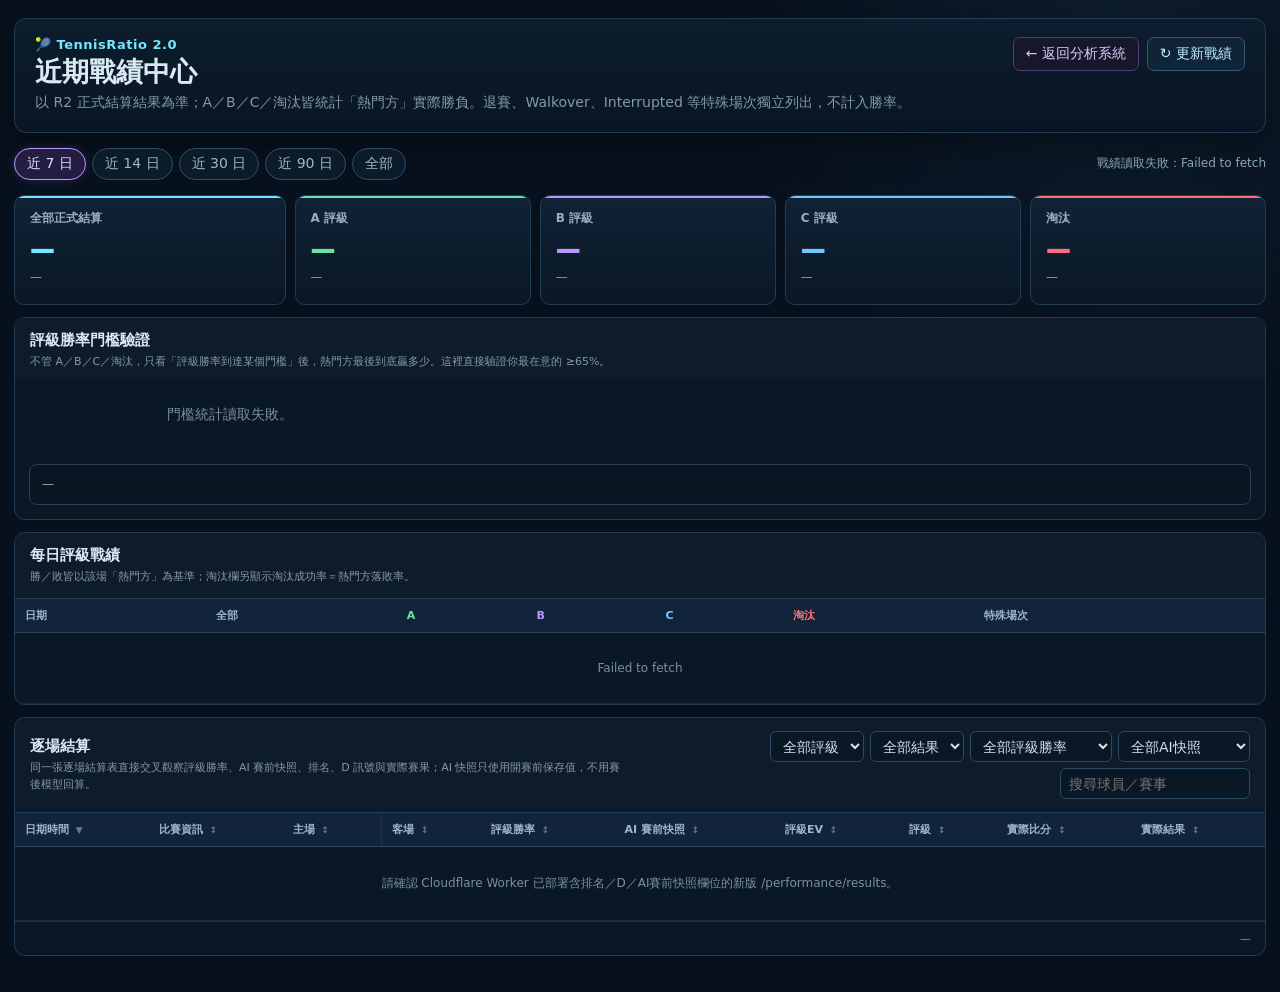
==== commit 318a01ea: "Add files via upload" ====
--- a/performance.html
+++ b/performance.html
@@ -5,7 +5,7 @@
   <meta name="viewport" content="width=device-width,initial-scale=1" />
   <link rel="icon" type="image/svg+xml" href="./favicon.svg?v=1" />
   <title>TennisRatio｜近期戰績</title>
-  <link rel="stylesheet" href="./performance.css?v=performance-center-v6" />
+  <link rel="stylesheet" href="./performance.css?v=performance-center-v7" />
 </head>
 <body>
   <main class="performance-page">
@@ -73,63 +73,6 @@
       <div class="threshold-breakdown" id="threshold-65-breakdown">—</div>
     </section>
 
-    <section class="panel ai-validation-panel" aria-label="Learning AI 實戰快照">
-      <div class="panel-head ai-validation-head">
-        <div>
-          <h2>Learning AI 實戰快照</h2>
-          <p>只統計「開賽前已保存」的 AI 試判，不用賽後最新模型回頭重算。可直接觀察 AI 喊到 70%、80% 以上時，熱門方實際勝率到底有沒有跟著提高。</p>
-        </div>
-      </div>
-
-      <div class="ai-summary-grid">
-        <article class="ai-summary-card">
-          <span>可驗證快照</span>
-          <strong id="ai-snapshot-count">—</strong>
-          <small id="ai-snapshot-sub">等待正式賽果</small>
-        </article>
-        <article class="ai-summary-card ai-support-card">
-          <span>AI 試判支持</span>
-          <strong id="ai-support-record">—</strong>
-          <small id="ai-support-sub">—</small>
-        </article>
-        <article class="ai-summary-card ai-warning-card">
-          <span>AI 試判警示</span>
-          <strong id="ai-warning-record">—</strong>
-          <small id="ai-warning-sub">—</small>
-        </article>
-        <article class="ai-summary-card ai-80-card">
-          <span>AI 勝率 ≥80%</span>
-          <strong id="ai-80-record">—</strong>
-          <small id="ai-80-sub">—</small>
-        </article>
-      </div>
-
-      <div class="ai-threshold-cards" id="ai-threshold-cards">
-        <div class="loading-cell">讀取中……</div>
-      </div>
-
-      <div class="table-wrap ai-snapshot-table-wrap">
-        <table class="ai-snapshot-table">
-          <thead>
-            <tr>
-              <th>日期時間</th>
-              <th>比賽資訊</th>
-              <th>主場</th>
-              <th>客場</th>
-              <th>AI 賽前快照</th>
-              <th>模型</th>
-              <th>實際比分</th>
-              <th>AI 對錯</th>
-            </tr>
-          </thead>
-          <tbody id="ai-snapshot-body">
-            <tr><td colspan="8" class="loading-cell">讀取中……</td></tr>
-          </tbody>
-        </table>
-      </div>
-      <div class="detail-footer" id="ai-snapshot-footer">—</div>
-    </section>
-
     <section class="panel daily-panel">
       <div class="panel-head">
         <div>
@@ -161,7 +104,7 @@
       <div class="panel-head detail-head">
         <div>
           <h2>逐場結算</h2>
-          <p>恢復主場／客場欄位、排名與 D 訊號；熱門方直接用球員顏色標示，方便交叉觀察 ≥65%、雙方排名與 D++。</p>
+          <p>同一張逐場結算表直接交叉觀察評級勝率、AI 賽前快照、排名、D 訊號與實際賽果；AI 快照只使用開賽前保存值，不用賽後模型回算。</p>
         </div>
         <div class="detail-filters">
           <select id="grade-filter" aria-label="評級篩選">
@@ -184,6 +127,12 @@
             <option value="0.65">評級勝率 ≥65%</option>
             <option value="0.70">評級勝率 ≥70%</option>
           </select>
+          <select id="ai-probability-filter" aria-label="AI 賽前快照門檻篩選">
+            <option value="全部">全部AI快照</option>
+            <option value="0.60">AI 賽前 ≥60%</option>
+            <option value="0.70">AI 賽前 ≥70%</option>
+            <option value="0.80">AI 賽前 ≥80%</option>
+          </select>
           <input id="search-input" type="search" placeholder="搜尋球員／賽事" aria-label="搜尋球員或賽事" />
         </div>
       </div>
@@ -196,6 +145,7 @@
               <th data-sort-key="home" role="button" tabindex="0">主場 <span class="sort-indicator">↕</span></th>
               <th data-sort-key="away" role="button" tabindex="0">客場 <span class="sort-indicator">↕</span></th>
               <th data-sort-key="rating_probability" role="button" tabindex="0">評級勝率 <span class="sort-indicator">↕</span></th>
+              <th data-sort-key="ai_probability" role="button" tabindex="0">AI 賽前快照 <span class="sort-indicator">↕</span></th>
               <th data-sort-key="rating_ev" role="button" tabindex="0">評級EV <span class="sort-indicator">↕</span></th>
               <th data-sort-key="rating" role="button" tabindex="0">評級 <span class="sort-indicator">↕</span></th>
               <th data-sort-key="score" role="button" tabindex="0">實際比分 <span class="sort-indicator">↕</span></th>
@@ -203,13 +153,13 @@
             </tr>
           </thead>
           <tbody id="detail-body">
-            <tr><td colspan="9" class="loading-cell">讀取中……</td></tr>
+            <tr><td colspan="10" class="loading-cell">讀取中……</td></tr>
           </tbody>
         </table>
       </div>
       <div class="detail-footer" id="detail-footer">—</div>
     </section>
   </main>
-  <script src="./performance.js?v=performance-center-v6" defer></script>
+  <script src="./performance.js?v=performance-center-v7" defer></script>
 </body>
 </html>
--- a/performance.css
+++ b/performance.css
@@ -166,7 +166,6 @@
   white-space:nowrap;
   min-width:100px;
 }
-.detail-table-v3 td:nth-child(7){min-width:116px}
 
 /* v5｜主頁式主客場：球員靠左、排名貼欄位右側；主客場中央暗垂直分隔線 */
 .detail-table-v3 th:nth-child(3),
@@ -207,39 +206,46 @@
 }
 
 
-/* v6｜Learning AI 前向實戰快照 */
-.ai-validation-panel{overflow:hidden}
-.ai-validation-head{border-bottom:1px solid var(--line)}
-.ai-summary-grid{display:grid;grid-template-columns:repeat(4,minmax(0,1fr));gap:8px;padding:12px 14px 8px}
-.ai-summary-card{min-height:84px;border:1px solid #2a455b;border-radius:9px;background:linear-gradient(180deg,#102238,#0a1826);padding:11px 12px}
-.ai-summary-card span{display:block;color:#91aabd;font-size:11px;font-weight:900}
-.ai-summary-card strong{display:block;margin-top:6px;font-size:20px;color:#e7f5fd}
-.ai-summary-card small{display:block;margin-top:3px;color:#8299ad;font-size:10px;line-height:1.45}
-.ai-support-card{border-color:#24734f}.ai-support-card strong{color:#68e2a5}
-.ai-warning-card{border-color:#7f3b49}.ai-warning-card strong{color:#ff8f9b}
-.ai-80-card{border-color:#b99535;box-shadow:inset 0 0 0 1px #f2cc6218}.ai-80-card strong{color:#f2cc62}
-.ai-threshold-cards{display:grid;grid-template-columns:repeat(3,minmax(0,1fr));gap:8px;padding:4px 14px 12px}
-.ai-threshold-card{border:1px solid #2b485f;border-radius:9px;background:#0b1928;padding:10px 12px}
-.ai-threshold-card.focus{border-color:#d0ad46;background:linear-gradient(180deg,#282318,#0b1928);box-shadow:0 0 16px #d0ad4616}
-.ai-threshold-card span{display:block;color:#91aabd;font-size:11px;font-weight:900}.ai-threshold-card.focus span{color:#f2cc62}
-.ai-threshold-card strong{display:block;margin-top:5px;font-size:18px;color:#e6f5fd}
-.ai-threshold-card small{display:block;margin-top:2px;color:#8299ad;font-size:10px}
-.ai-snapshot-table th,.ai-snapshot-table td{vertical-align:middle}
-.ai-snapshot-table td:nth-child(3),.ai-snapshot-table td:nth-child(4){min-width:215px}
-.ai-prediction-pill{display:inline-flex;min-width:120px;height:25px;align-items:center;justify-content:center;border-radius:999px;border:1px solid #53677a;font-size:11px;font-weight:1000;padding:0 10px}
+/* v7｜AI 賽前快照直接併入逐場結算 */
+.detail-table-v3 td:nth-child(6){min-width:160px}
+.detail-table-v3 td:nth-child(8){min-width:116px}
+.ai-snapshot-inline{
+  display:grid;
+  grid-template-columns:1fr;
+  justify-items:start;
+  gap:3px;
+  min-width:145px;
+}
+.ai-prediction-pill{
+  display:inline-flex;
+  min-width:120px;
+  height:25px;
+  align-items:center;
+  justify-content:center;
+  border-radius:999px;
+  border:1px solid #53677a;
+  font-size:11px;
+  font-weight:1000;
+  padding:0 10px;
+}
 .ai-prediction-pill.support{color:#74efae;border-color:#25885b;background:#0f3324}
 .ai-prediction-pill.warning{color:#ff9ba6;border-color:#8c3944;background:#35171d}
 .ai-prediction-pill.hold{color:#f2cc62;border-color:#8a7132;background:#302710}
-.ai-model-cell{color:#95adc0;font-size:11px}
-.ai-verdict{display:inline-flex;min-width:66px;height:23px;align-items:center;justify-content:center;border-radius:999px;border:1px solid #455d70;font-size:10px;font-weight:1000;padding:0 8px}
+.ai-snapshot-meta{color:#71899d;font-size:9px;line-height:1.15}
+.ai-verdict{
+  display:inline-flex;
+  min-width:66px;
+  height:20px;
+  align-items:center;
+  justify-content:center;
+  border-radius:999px;
+  border:1px solid #455d70;
+  font-size:9px;
+  font-weight:1000;
+  padding:0 7px;
+}
 .ai-verdict.hit{color:#68e2a5;border-color:#27865c;background:#103026}
 .ai-verdict.miss{color:#ff9aa5;border-color:#8c3944;background:#36171d}
 .ai-verdict.hold{color:#f2cc62;border-color:#7e6933;background:#2d2713}
 .ai-verdict.pending{color:#91a5b5;background:#172432}
-@media(max-width:980px){
-  .ai-summary-grid{grid-template-columns:repeat(2,minmax(0,1fr))}
-  .ai-threshold-cards{grid-template-columns:1fr}
-}
-@media(max-width:620px){
-  .ai-summary-grid{grid-template-columns:1fr}
-}
+.ai-no-snapshot{color:#61778a}
